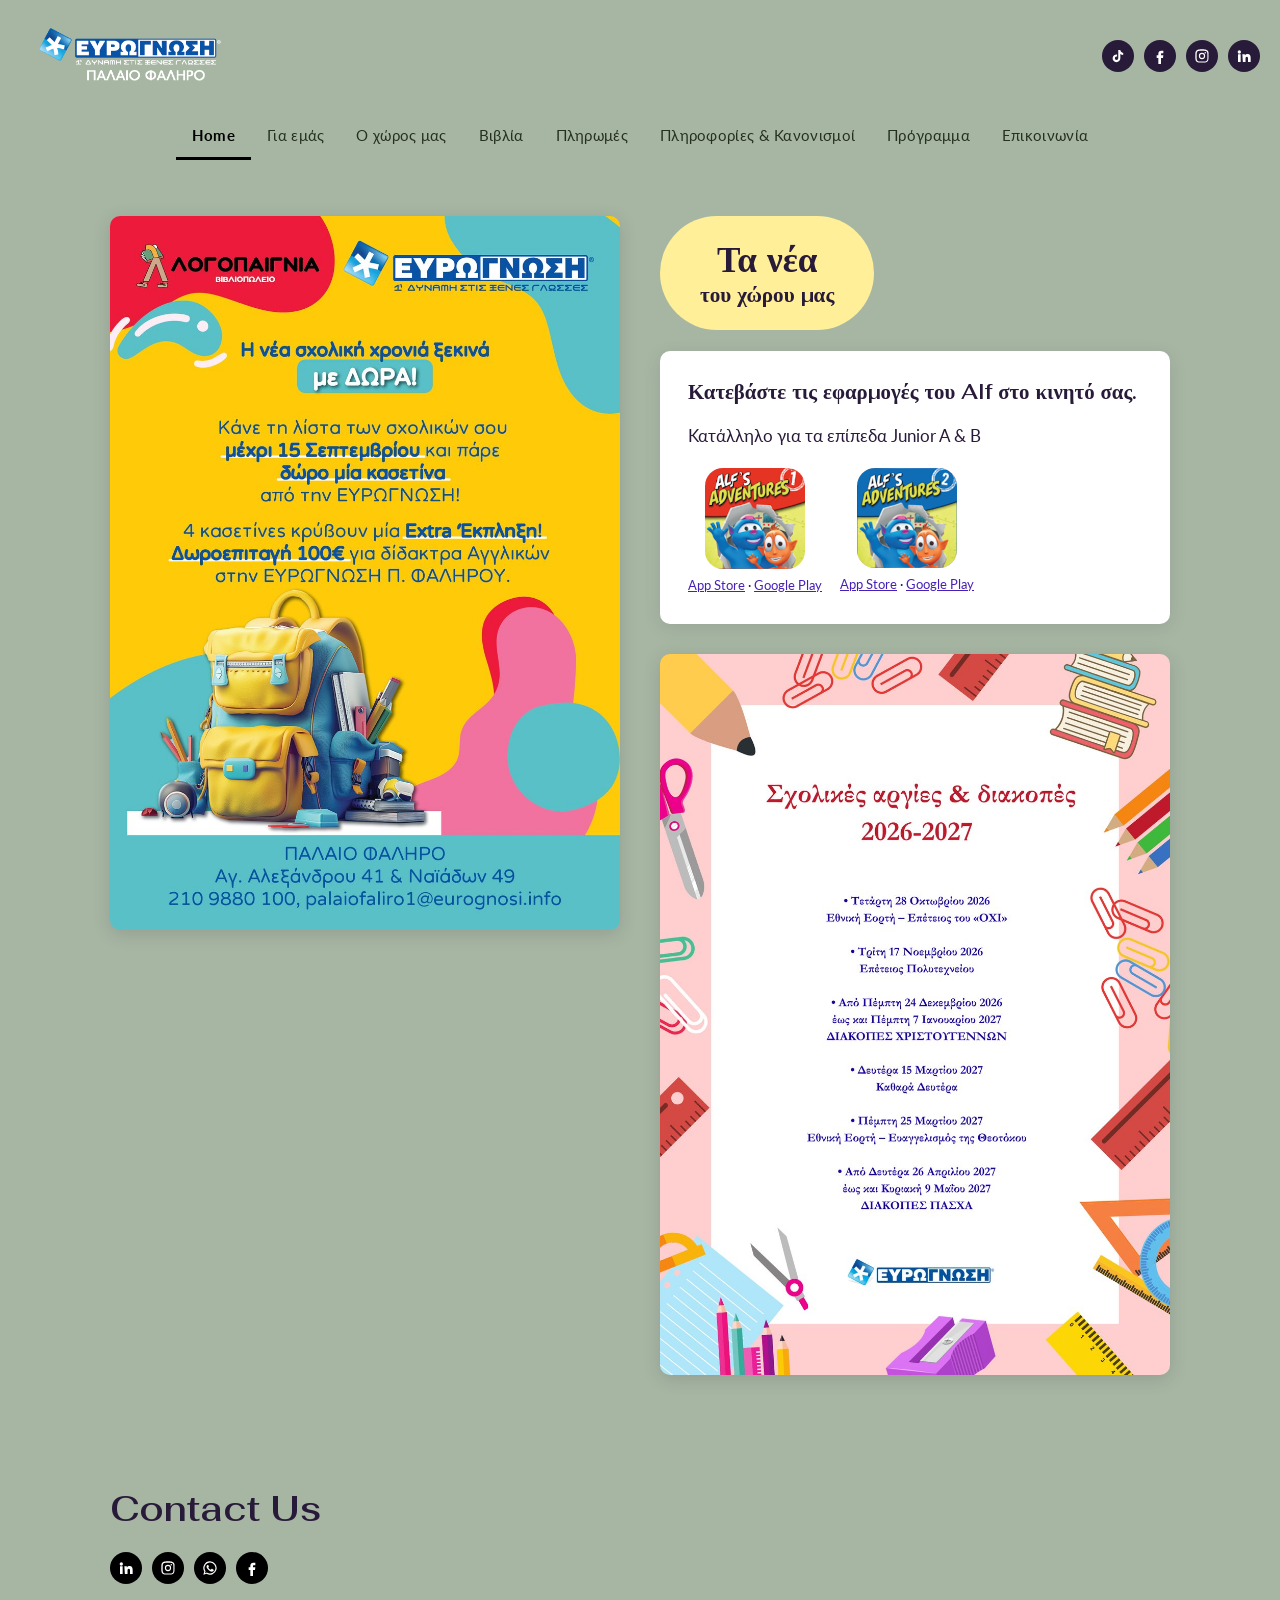
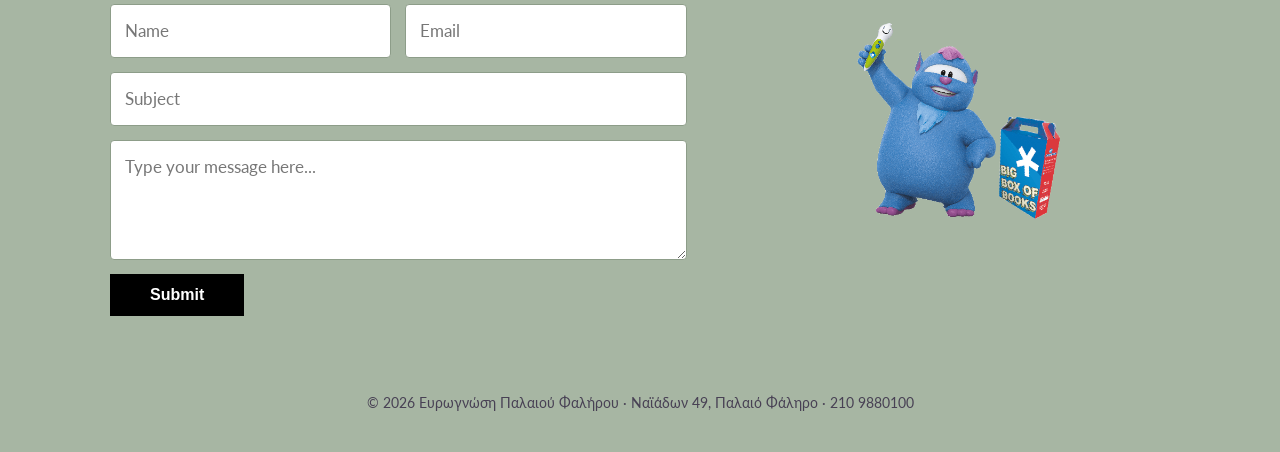
==== index.html @ bbb0922b "First Commit" ====
<!DOCTYPE html>
<html lang="el">
<head>
  <meta charset="utf-8">
  <meta name="viewport" content="width=device-width, initial-scale=1">
  <title>Eurognosi Falirou Language School</title>
  <meta name="description" content="Ευρωγνώση Παλαιού Φαλήρου – Κέντρο Ξένων Γλωσσών">
  <link rel="icon" type="image/png" href="images/favicon.png">
  <link rel="preconnect" href="https://fonts.googleapis.com">
  <link rel="preconnect" href="https://fonts.gstatic.com" crossorigin>
  <link href="https://fonts.googleapis.com/css2?family=Fahkwang:wght@400;600&family=Lato:wght@300;400;700&display=swap" rel="stylesheet">
  <link rel="stylesheet" href="css/style.css">
</head>
<body>
  <header class="site-header">
    <div class="header-top">
      <a class="logo" href="index.html"><img src="images/logo.png" alt="ΕΥΡΩΓΝΩΣΗ Παλαιού Φαλήρου" width="220" height="91"></a>
      <ul class="social"><li><a href="https://www.tiktok.com/@eurognosi_faliro" target="_blank" rel="noopener" aria-label="TikTok"><svg viewBox="0 0 24 24" aria-hidden="true"><path d="M16.6 5.8A4.3 4.3 0 0 1 15.5 3h-3.1v12.4a2.6 2.6 0 1 1-2.6-2.6c.3 0 .5 0 .8.1V9.7a5.8 5.8 0 1 0 4.9 5.7V9.1a7.4 7.4 0 0 0 4.3 1.4V7.4a4.3 4.3 0 0 1-3.2-1.6z"/></svg></a></li><li><a href="https://www.facebook.com/eurognosifalirou" target="_blank" rel="noopener" aria-label="Facebook"><svg viewBox="0 0 24 24" aria-hidden="true"><path d="M14 8h3V4h-3c-2.8 0-4.5 1.8-4.5 4.6V11H7v4h2.5v9h4v-9h3l.5-4h-3.5V8.8c0-.5.3-.8.5-.8z"/></svg></a></li><li><a href="https://www.instagram.com/eurognosifalirou/" target="_blank" rel="noopener" aria-label="Instagram"><svg viewBox="0 0 24 24" aria-hidden="true"><path d="M12 7.3A4.7 4.7 0 1 0 12 16.7 4.7 4.7 0 0 0 12 7.3zm0 7.7a3 3 0 1 1 0-6 3 3 0 0 1 0 6zm6-7.9a1.1 1.1 0 1 1-2.2 0 1.1 1.1 0 0 1 2.2 0zM21.9 8c-.1-1.6-.4-3-1.6-4.2S17.6 2.2 16 2.1C14.4 2 9.6 2 8 2.1 6.4 2.2 5 2.5 3.8 3.7S2.2 6.4 2.1 8C2 9.6 2 14.4 2.1 16c.1 1.6.4 3 1.6 4.2s2.6 1.5 4.2 1.6c1.6.1 6.4.1 8 0 1.6-.1 3-.4 4.2-1.6s1.5-2.6 1.6-4.2c.1-1.6.1-6.4 0-8zM19.8 18a3.2 3.2 0 0 1-1.8 1.8c-1.3.5-4.3.4-5.9.4s-4.6.1-5.9-.4A3.2 3.2 0 0 1 4.4 18c-.5-1.3-.4-4.3-.4-5.9s-.1-4.6.4-5.9A3.2 3.2 0 0 1 6.2 4.4C7.5 3.9 10.5 4 12 4s4.6-.1 5.9.4a3.2 3.2 0 0 1 1.8 1.8c.5 1.3.4 4.3.4 5.9s.2 4.6-.3 5.9z"/></svg></a></li><li><a href="https://www.linkedin.com/in/maria-andreadi-55410315a/" target="_blank" rel="noopener" aria-label="LinkedIn"><svg viewBox="0 0 24 24" aria-hidden="true"><path d="M4.98 3.5a2.5 2.5 0 1 1 0 5 2.5 2.5 0 0 1 0-5zM3 9.5h4V21H3zM9.5 9.5h3.8v1.6h.1c.5-1 1.8-2 3.8-2 4 0 4.8 2.6 4.8 6V21h-4v-5.2c0-1.2 0-2.8-1.7-2.8s-2 1.3-2 2.7V21h-4z"/></svg></a></li></ul>
      <button class="nav-toggle" aria-label="Μενού" aria-expanded="false"><span></span><span></span><span></span></button>
    </div>
    <nav class="main-nav" aria-label="Κύριο μενού">
      <ul>
          <li><a href="index.html" class="active" aria-current="page">Home</a></li>
          <li><a href="about.html">Για εμάς</a></li>
          <li><a href="our-space.html">Ο χώρος μας</a></li>
          <li><a href="books.html">Βιβλία</a><ul class="submenu"><li><a href="https://www.eurognosibooks.com/shop/category/4/index.html" target="_blank" rel="noopener">books</a></li></ul></li>
          <li><a href="payments.html">Πληρωμές</a></li>
          <li><a href="info.html">Πληροφορίες &amp; Κανονισμοί</a></li>
          <li><a href="schedule.html">Πρόγραμμα</a></li>
          <li><a href="contact.html">Επικοινωνία</a></li>
      </ul>
    </nav>
  </header>

  <main>
    <section class="section-home">
      <div class="container home-grid">
        <img class="poster" src="images/news-logopaignia.jpg" alt="Λογοπαίγνια &amp; Ευρωγνώση – Η νέα σχολική χρονιά ξεκινά με δώρα!" width="1000" height="1401">
        <div>
          <h2 class="home-heading">Τα νέα <span class="sub">του χώρου μας</span></h2>
          <div class="card">
            <h3>Κατεβάστε τις εφαρμογές του Alf στο κινητό σας.</h3>
            <p>Κατάλληλο για τα επίπεδα Junior A &amp; B</p>
            <div class="apps">
              <div class="app">
                <a class="app-link" href="https://play.google.com/store/apps/details?id=com.hamilton.AlfsAdventures1"
                   data-ios="https://apps.apple.com/app/id6745763715" target="_blank" rel="noopener">
                  <img src="images/alf-app-1.png" alt="Alf's Adventures 1" width="100" height="101">
                </a>
                <span class="stores">
                  <a href="https://apps.apple.com/app/id6745763715" target="_blank" rel="noopener">App Store</a> ·
                  <a href="https://play.google.com/store/apps/details?id=com.hamilton.AlfsAdventures1" target="_blank" rel="noopener">Google Play</a>
                </span>
              </div>
              <div class="app">
                <a class="app-link" href="https://play.google.com/store/apps/details?id=com.hamilton.AlfsAdventures2"
                   data-ios="https://apps.apple.com/app/id6748366692" target="_blank" rel="noopener">
                  <img src="images/alf-app-2.png" alt="Alf's Adventures 2" width="100" height="101">
                </a>
                <span class="stores">
                  <a href="https://apps.apple.com/app/id6748366692" target="_blank" rel="noopener">App Store</a> ·
                  <a href="https://play.google.com/store/apps/details?id=com.hamilton.AlfsAdventures2" target="_blank" rel="noopener">Google Play</a>
                </span>
              </div>
            </div>
          </div>
          <img class="poster" style="margin-top:30px" src="images/holidays-2026-2027.jpg" alt="Σχολικές αργίες &amp; διακοπές 2026-2027" width="1000" height="1414" loading="lazy">
        </div>
      </div>
    </section>
  </main>

  <footer class="site-footer">
    <div class="container footer-grid">
      <div>
        <h2>Contact Us</h2>
        <ul class="social"><li><a href="https://www.linkedin.com/in/maria-andreadi-55410315a/" target="_blank" rel="noopener" aria-label="LinkedIn"><svg viewBox="0 0 24 24" aria-hidden="true"><path d="M4.98 3.5a2.5 2.5 0 1 1 0 5 2.5 2.5 0 0 1 0-5zM3 9.5h4V21H3zM9.5 9.5h3.8v1.6h.1c.5-1 1.8-2 3.8-2 4 0 4.8 2.6 4.8 6V21h-4v-5.2c0-1.2 0-2.8-1.7-2.8s-2 1.3-2 2.7V21h-4z"/></svg></a></li><li><a href="https://www.instagram.com/eurognosifalirou/" target="_blank" rel="noopener" aria-label="Instagram"><svg viewBox="0 0 24 24" aria-hidden="true"><path d="M12 7.3A4.7 4.7 0 1 0 12 16.7 4.7 4.7 0 0 0 12 7.3zm0 7.7a3 3 0 1 1 0-6 3 3 0 0 1 0 6zm6-7.9a1.1 1.1 0 1 1-2.2 0 1.1 1.1 0 0 1 2.2 0zM21.9 8c-.1-1.6-.4-3-1.6-4.2S17.6 2.2 16 2.1C14.4 2 9.6 2 8 2.1 6.4 2.2 5 2.5 3.8 3.7S2.2 6.4 2.1 8C2 9.6 2 14.4 2.1 16c.1 1.6.4 3 1.6 4.2s2.6 1.5 4.2 1.6c1.6.1 6.4.1 8 0 1.6-.1 3-.4 4.2-1.6s1.5-2.6 1.6-4.2c.1-1.6.1-6.4 0-8zM19.8 18a3.2 3.2 0 0 1-1.8 1.8c-1.3.5-4.3.4-5.9.4s-4.6.1-5.9-.4A3.2 3.2 0 0 1 4.4 18c-.5-1.3-.4-4.3-.4-5.9s-.1-4.6.4-5.9A3.2 3.2 0 0 1 6.2 4.4C7.5 3.9 10.5 4 12 4s4.6-.1 5.9.4a3.2 3.2 0 0 1 1.8 1.8c.5 1.3.4 4.3.4 5.9s.2 4.6-.3 5.9z"/></svg></a></li><li><a href="tel:+306947251760" target="_blank" rel="noopener" aria-label="WhatsApp"><svg viewBox="0 0 24 24" aria-hidden="true"><path d="M12 2a10 10 0 0 0-8.6 15.1L2 22l5-1.3A10 10 0 1 0 12 2zm0 18.2a8.2 8.2 0 0 1-4.2-1.1l-.3-.2-3 .8.8-2.9-.2-.3A8.2 8.2 0 1 1 12 20.2zm4.5-6.1c-.2-.1-1.5-.7-1.7-.8s-.4-.1-.6.1-.7.8-.8 1-.3.2-.5.1a6.7 6.7 0 0 1-3.3-2.9c-.3-.4.2-.4.7-1.4.1-.2 0-.3 0-.4l-.8-1.8c-.2-.5-.4-.4-.6-.4h-.5a1 1 0 0 0-.7.3 3 3 0 0 0-.9 2.2 5.1 5.1 0 0 0 1.1 2.7 11.6 11.6 0 0 0 4.5 4c1.7.7 2.3.8 3.2.6a2.7 2.7 0 0 0 1.8-1.3 2.2 2.2 0 0 0 .2-1.3c-.1-.1-.3-.2-.5-.3z"/></svg></a></li><li><a href="https://www.facebook.com/eurognosifalirou/" target="_blank" rel="noopener" aria-label="Facebook"><svg viewBox="0 0 24 24" aria-hidden="true"><path d="M14 8h3V4h-3c-2.8 0-4.5 1.8-4.5 4.6V11H7v4h2.5v9h4v-9h3l.5-4h-3.5V8.8c0-.5.3-.8.5-.8z"/></svg></a></li></ul>
        <form class="contact-form" data-to="palaiofaliro1@eurognosi.info">
          <input type="text" name="name" placeholder="Name" aria-label="Name" required>
          <input type="email" name="email" placeholder="Email" aria-label="Email" required>
          <input class="full" type="text" name="subject" placeholder="Subject" aria-label="Subject">
          <textarea class="full" name="message" placeholder="Type your message here..." aria-label="Message" required></textarea>
          <button class="btn" type="submit">Submit</button>
          <p class="form-msg" role="status"></p>
        </form>
      </div>
      <img class="footer-alf" src="images/alf.png" alt="Alf" width="600" height="374" loading="lazy">
    </div>
    <p class="copyright">&copy; <span id="year">2026</span> Ευρωγνώση Παλαιού Φαλήρου · Ναϊάδων 49, Παλαιό Φάληρο · 210 9880100</p>
  </footer>

  <script>document.getElementById('year').textContent = new Date().getFullYear();</script>
  <script src="js/main.js"></script>
</body>
</html>
---- css/style.css ----
:root {
  --purple-dark: #281a39;
  --purple: #4720b7;
  --purple-mid: #907acf;
  --purple-light: #b8a7e7;
  --blue: #1452a6;
  --grey-bg: #f6f6f6;
  --sage: #a7b6a3;
  --sage-dark: #8d9d89;
  --yellow: #ffef98;
  --beige: #ede3d9;
  --grey-line: #c5c5c5;
  --text: #281a39;
  --muted: #626262;
  --white: #ffffff;
  --radius: 10px;
  --maxw: 1100px;
}

* { box-sizing: border-box; }

html { scroll-behavior: smooth; }

body {
  margin: 0;
  font-family: "Lato", Arial, Helvetica, sans-serif;
  font-size: 17px;
  line-height: 1.65;
  color: var(--text);
  background: var(--grey-bg);
}

img { max-width: 100%; height: auto; display: block; }

a { color: var(--purple); }
a:hover { color: var(--purple-dark); }

h1, h2, h3 {
  font-family: "Fahkwang", Georgia, serif;
  font-weight: 600;
  line-height: 1.25;
  margin: 0 0 .6em;
}
h1 { font-size: clamp(2rem, 4vw, 2.8rem); }
h2 { font-size: clamp(1.6rem, 3vw, 2.2rem); }
h3 { font-size: 1.3rem; }

.container {
  width: 100%;
  max-width: var(--maxw);
  margin: 0 auto;
  padding: 0 20px;
}

/* ---------- Header ---------- */
.site-header {
  background: var(--sage);
  position: sticky;
  top: 0;
  z-index: 50;
}
.header-top {
  display: flex;
  align-items: center;
  justify-content: space-between;
  gap: 16px;
  padding: 10px 20px;
}
.logo img { width: 220px; }

.social {
  display: flex;
  gap: 10px;
  list-style: none;
  margin: 0;
  padding: 0;
}
.social a {
  display: inline-flex;
  width: 32px;
  height: 32px;
  align-items: center;
  justify-content: center;
  border-radius: 50%;
  background: var(--purple-dark);
  color: var(--white);
  transition: background .2s;
}
.social a:hover { background: var(--purple); color: var(--white); }
.social svg { width: 16px; height: 16px; fill: currentColor; }

.nav-toggle {
  display: none;
  background: none;
  border: 0;
  padding: 8px;
  cursor: pointer;
}
.nav-toggle span {
  display: block;
  width: 26px;
  height: 3px;
  margin: 5px 0;
  background: var(--purple-dark);
  border-radius: 2px;
}

.main-nav ul {
  list-style: none;
  margin: 0;
  padding: 0;
  display: flex;
  flex-wrap: wrap;
  justify-content: center;
}
.main-nav li { position: relative; }
.main-nav a {
  display: block;
  padding: 12px 16px;
  text-decoration: none;
  color: #26301f;
  font-size: 15px;
  letter-spacing: .02em;
}
.main-nav a:hover { color: var(--white); }
.main-nav a.active { color: #000; font-weight: 700; box-shadow: inset 0 -3px 0 #000; }

.main-nav .submenu {
  display: none;
  position: absolute;
  left: 0;
  top: 100%;
  min-width: 160px;
  background: var(--sage);
  border: 1px solid var(--sage-dark);
  flex-direction: column;
}
.main-nav li:hover > .submenu,
.main-nav li:focus-within > .submenu { display: flex; }

/* ---------- Page banner ---------- */
.page-banner {
  background: var(--beige);
  color: var(--purple-dark);
  text-align: center;
  padding: 60px 20px;
}
.page-banner h1 { margin: 0; }

main section { padding: 56px 0; }
.section-alt { background: var(--grey-bg); }
.section-home { background: var(--sage); }

/* ---------- Home ---------- */
.home-grid {
  display: grid;
  grid-template-columns: minmax(0, 1fr) minmax(0, 1fr);
  gap: 40px;
  align-items: start;
}
.home-heading {
  display: inline-block;
  background: var(--yellow);
  border-radius: 60px;
  padding: 22px 40px;
  text-align: center;
}
.home-heading .sub {
  display: block;
  font-size: .6em;
}
.card {
  background: var(--white);
  border-radius: var(--radius);
  box-shadow: 0 4px 18px rgba(40, 26, 57, .1);
  padding: 28px;
}
.apps {
  display: flex;
  gap: 18px;
  margin-top: 16px;
}
.apps img {
  width: 100px;
  border-radius: 18px;
  transition: transform .2s, box-shadow .2s;
}
.app {
  display: flex;
  flex-direction: column;
  align-items: center;
  gap: 6px;
}
.app-link:hover img {
  transform: translateY(-3px);
  box-shadow: 0 6px 16px rgba(40, 26, 57, .25);
}
.stores { font-size: 13px; white-space: nowrap; }
.poster {
  border-radius: var(--radius);
  box-shadow: 0 4px 18px rgba(40, 26, 57, .15);
}

/* ---------- About ---------- */
.prose { max-width: 820px; margin: 0 auto; }
.prose h3 {
  color: var(--purple);
  margin-top: 1.8em;
}
.about-photo {
  width: 300px;
  border-radius: 50%;
  margin: 30px auto 0;
}

/* ---------- Gallery ---------- */
.gallery {
  columns: 3 260px;
  column-gap: 16px;
}
.gallery a {
  display: block;
  margin-bottom: 16px;
  break-inside: avoid;
}
.gallery img {
  width: 100%;
  border-radius: var(--radius);
  transition: transform .25s, box-shadow .25s;
}
.gallery a:hover img {
  transform: translateY(-3px);
  box-shadow: 0 8px 22px rgba(40, 26, 57, .25);
}

.lightbox {
  position: fixed;
  inset: 0;
  background: rgba(20, 12, 30, .92);
  display: none;
  align-items: center;
  justify-content: center;
  z-index: 100;
  padding: 20px;
}
.lightbox.open { display: flex; }
.lightbox img {
  max-height: 90vh;
  max-width: 90vw;
  border-radius: 6px;
}
.lightbox button {
  position: absolute;
  background: none;
  border: 0;
  color: var(--white);
  font-size: 42px;
  cursor: pointer;
  padding: 10px 18px;
}
.lightbox .lb-close { top: 10px; right: 10px; }
.lightbox .lb-prev { left: 10px; }
.lightbox .lb-next { right: 10px; }

/* ---------- Books ---------- */
.books-grid {
  display: grid;
  grid-template-columns: 210px minmax(0, 1fr) 240px;
  gap: 40px;
  align-items: start;
}
.btn {
  display: inline-block;
  background: var(--purple);
  color: var(--white);
  padding: 12px 26px;
  border-radius: 30px;
  text-decoration: none;
  font-weight: 700;
  border: 0;
  cursor: pointer;
  font-size: 16px;
  transition: background .2s;
}
.btn:hover { background: var(--purple-dark); color: var(--white); }
.break-all { word-break: break-all; }

/* ---------- Payments ---------- */
.pay-list { list-style: none; padding: 0; margin: 0; }
.pay-list > li {
  padding: 16px 0;
  border-bottom: 1px solid var(--grey-line);
}
.pay-list > li:last-child { border-bottom: 0; }
.banks { margin: 10px 0 0; padding-left: 22px; }
.banks li { margin: 6px 0; }
.iban {
  font-family: Consolas, "Courier New", monospace;
  background: var(--grey-bg);
  padding: 2px 6px;
  border-radius: 4px;
  word-break: break-all;
}
.tbi {
  display: flex;
  align-items: center;
  gap: 18px;
  flex-wrap: wrap;
  margin-top: 10px;
}
.tbi .tbi-logo { width: 120px; }
.tbi .tbi-banner { width: 200px; }

/* ---------- Schedule ---------- */
.schedule {
  width: 100%;
  border-collapse: collapse;
  background: var(--white);
  border-radius: var(--radius);
  overflow: hidden;
  box-shadow: 0 4px 18px rgba(40, 26, 57, .1);
}
.schedule th,
.schedule td {
  text-align: left;
  padding: 14px 18px;
  border-bottom: 1px solid #e6e1f3;
}
.schedule th {
  background: var(--purple-dark);
  color: var(--white);
  font-weight: 700;
}
.schedule tr:last-child td { border-bottom: 0; }
.schedule td:first-child { font-weight: 700; white-space: nowrap; }
.schedule tbody tr:nth-child(even) { background: #faf8ff; }

/* ---------- Rules ---------- */
.rules h3 {
  margin-top: 1.6em;
  padding-bottom: .3em;
  border-bottom: 2px solid var(--purple-light);
}
.rules ul { padding-left: 22px; }
.rules li { margin: 6px 0; }
.downloads {
  display: flex;
  gap: 16px;
  flex-wrap: wrap;
  margin-top: 26px;
}
.download {
  display: flex;
  align-items: center;
  gap: 12px;
  padding: 14px 18px;
  border: 1px solid var(--grey-line);
  border-radius: var(--radius);
  text-decoration: none;
  color: var(--text);
  background: var(--white);
  max-width: 420px;
}
.download:hover { border-color: var(--purple); }
.download svg { width: 34px; height: 34px; flex: none; }

/* ---------- Contact page ---------- */
.contact-grid {
  display: grid;
  grid-template-columns: minmax(0, 1fr) minmax(0, 1fr);
  gap: 40px;
}
.contact-info dt {
  font-weight: 700;
  color: var(--purple);
  margin-top: 18px;
}
.contact-info dd { margin: 4px 0 0; }
.map {
  width: 100%;
  min-height: 360px;
  border: 0;
  border-radius: var(--radius);
}

/* ---------- Footer ---------- */
.site-footer {
  background: var(--sage);
  color: var(--purple-dark);
  padding: 56px 0 24px;
}
.site-footer a { color: var(--purple-dark); }
.footer-grid {
  display: grid;
  grid-template-columns: minmax(0, 1.3fr) minmax(0, 1fr);
  gap: 40px;
  align-items: center;
}
.site-footer .social a { background: #000; color: var(--white); }
.site-footer .social a:hover { background: var(--purple-dark); }

.contact-form {
  display: grid;
  grid-template-columns: 1fr 1fr;
  gap: 14px;
  margin-top: 20px;
}
.contact-form .full { grid-column: 1 / -1; }
.contact-form input,
.contact-form textarea {
  width: 100%;
  padding: 12px 14px;
  border: 1px solid var(--sage-dark);
  border-radius: 4px;
  background: var(--white);
  color: var(--text);
  font: inherit;
}
.contact-form input::placeholder,
.contact-form textarea::placeholder { color: #777; }
.contact-form textarea { min-height: 120px; resize: vertical; }
.contact-form .btn { background: #000; color: var(--white); border-radius: 0; padding: 12px 40px; justify-self: start; }
.contact-form .btn:hover { background: var(--purple-dark); }
.form-msg { grid-column: 1 / -1; margin: 0; color: var(--purple-dark); min-height: 1.2em; }

.footer-alf { max-width: 320px; margin-left: auto; }
.copyright {
  text-align: center;
  font-size: 14px;
  color: rgba(40, 26, 57, .75);
  margin-top: 40px;
}

/* ---------- Responsive ---------- */
@media (max-width: 860px) {
  .nav-toggle { display: block; }
  .header-top .social { display: none; }
  .main-nav { display: none; }
  .main-nav.open { display: block; }
  .main-nav ul { flex-direction: column; }
  .main-nav a { padding: 12px 20px; border-top: 1px solid var(--sage-dark); }
  .main-nav .submenu { display: flex; position: static; border: 0; }
  .main-nav .submenu a { padding-left: 40px; }
  .main-nav a.active { box-shadow: inset 4px 0 0 #000; }

  .home-grid,
  .books-grid,
  .contact-grid,
  .footer-grid { grid-template-columns: minmax(0, 1fr); }
  .books-grid .books-banner-1 { display: none; }
  .footer-alf { margin: 0 auto; }
  .logo img { width: 170px; }
}

@media (max-width: 520px) {
  body { font-size: 16px; }
  .contact-form { grid-template-columns: 1fr; }
  .schedule th, .schedule td { padding: 10px 10px; font-size: 15px; }
}
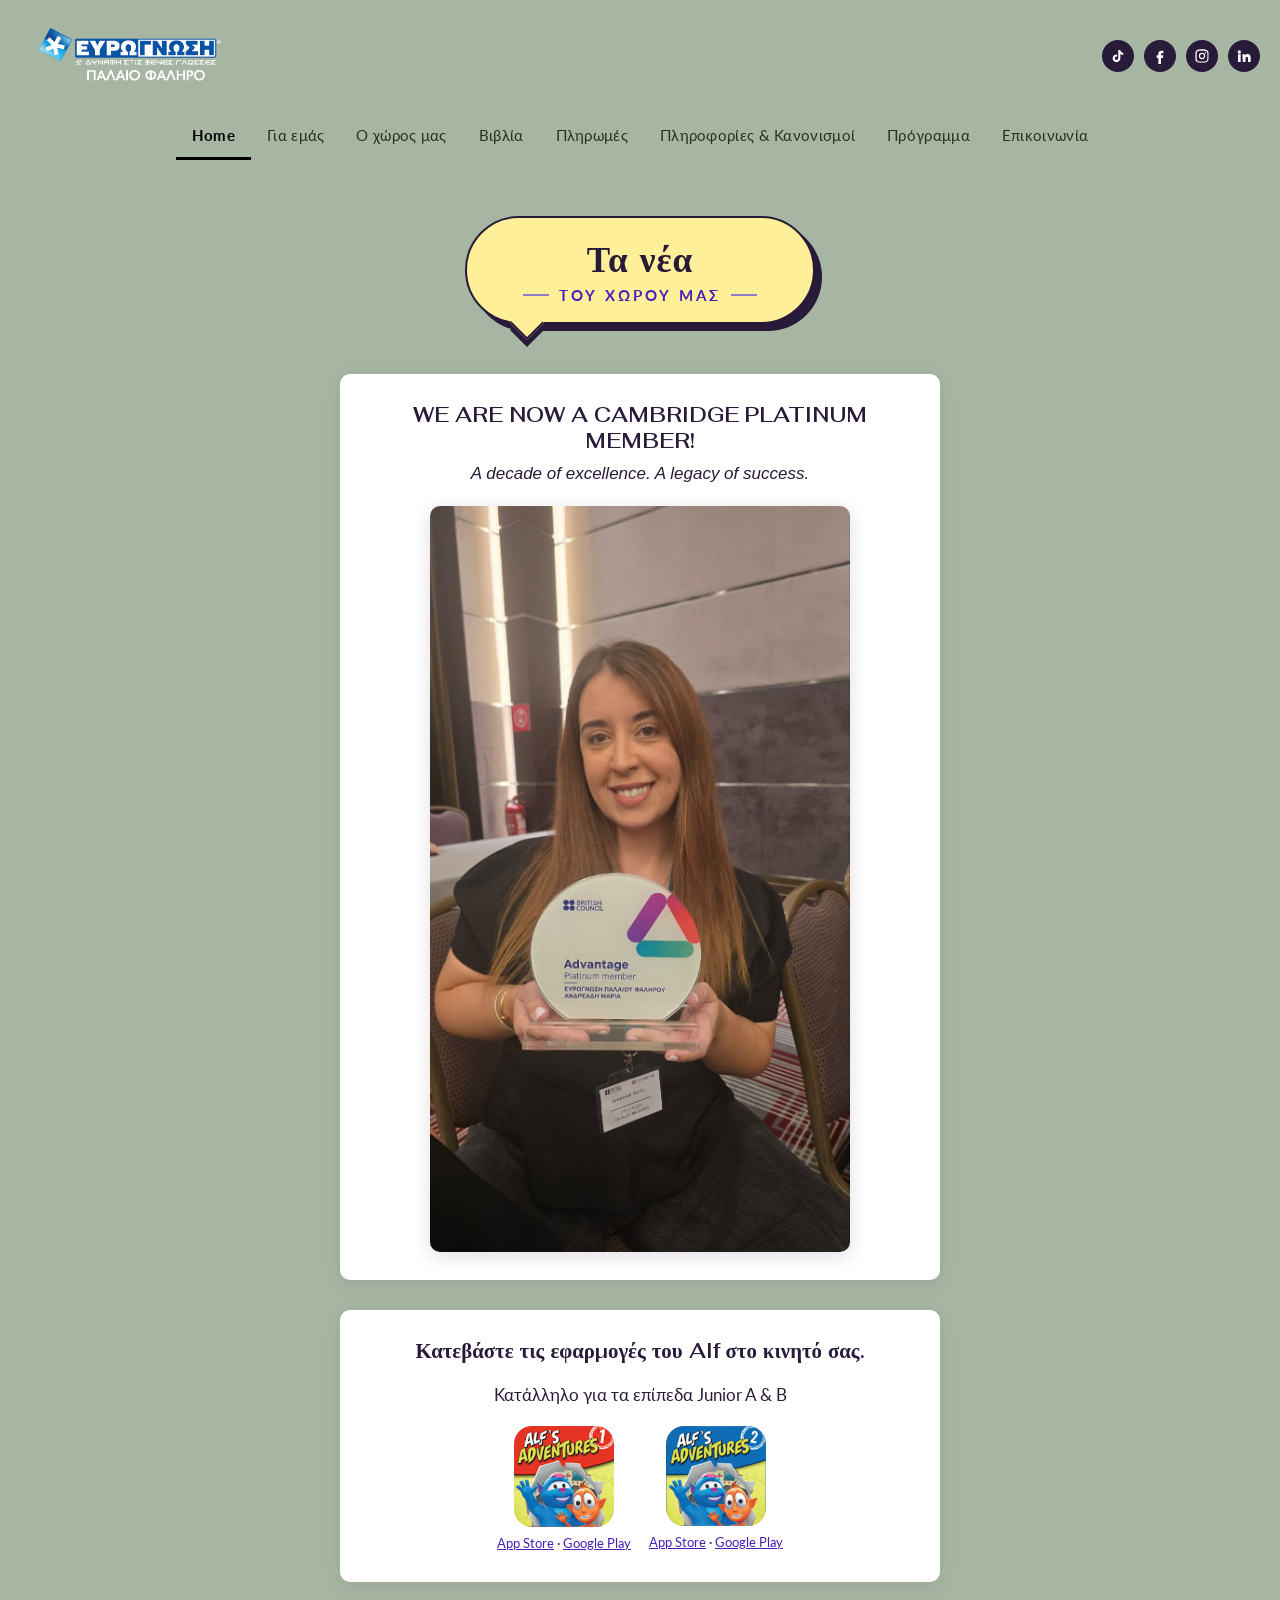
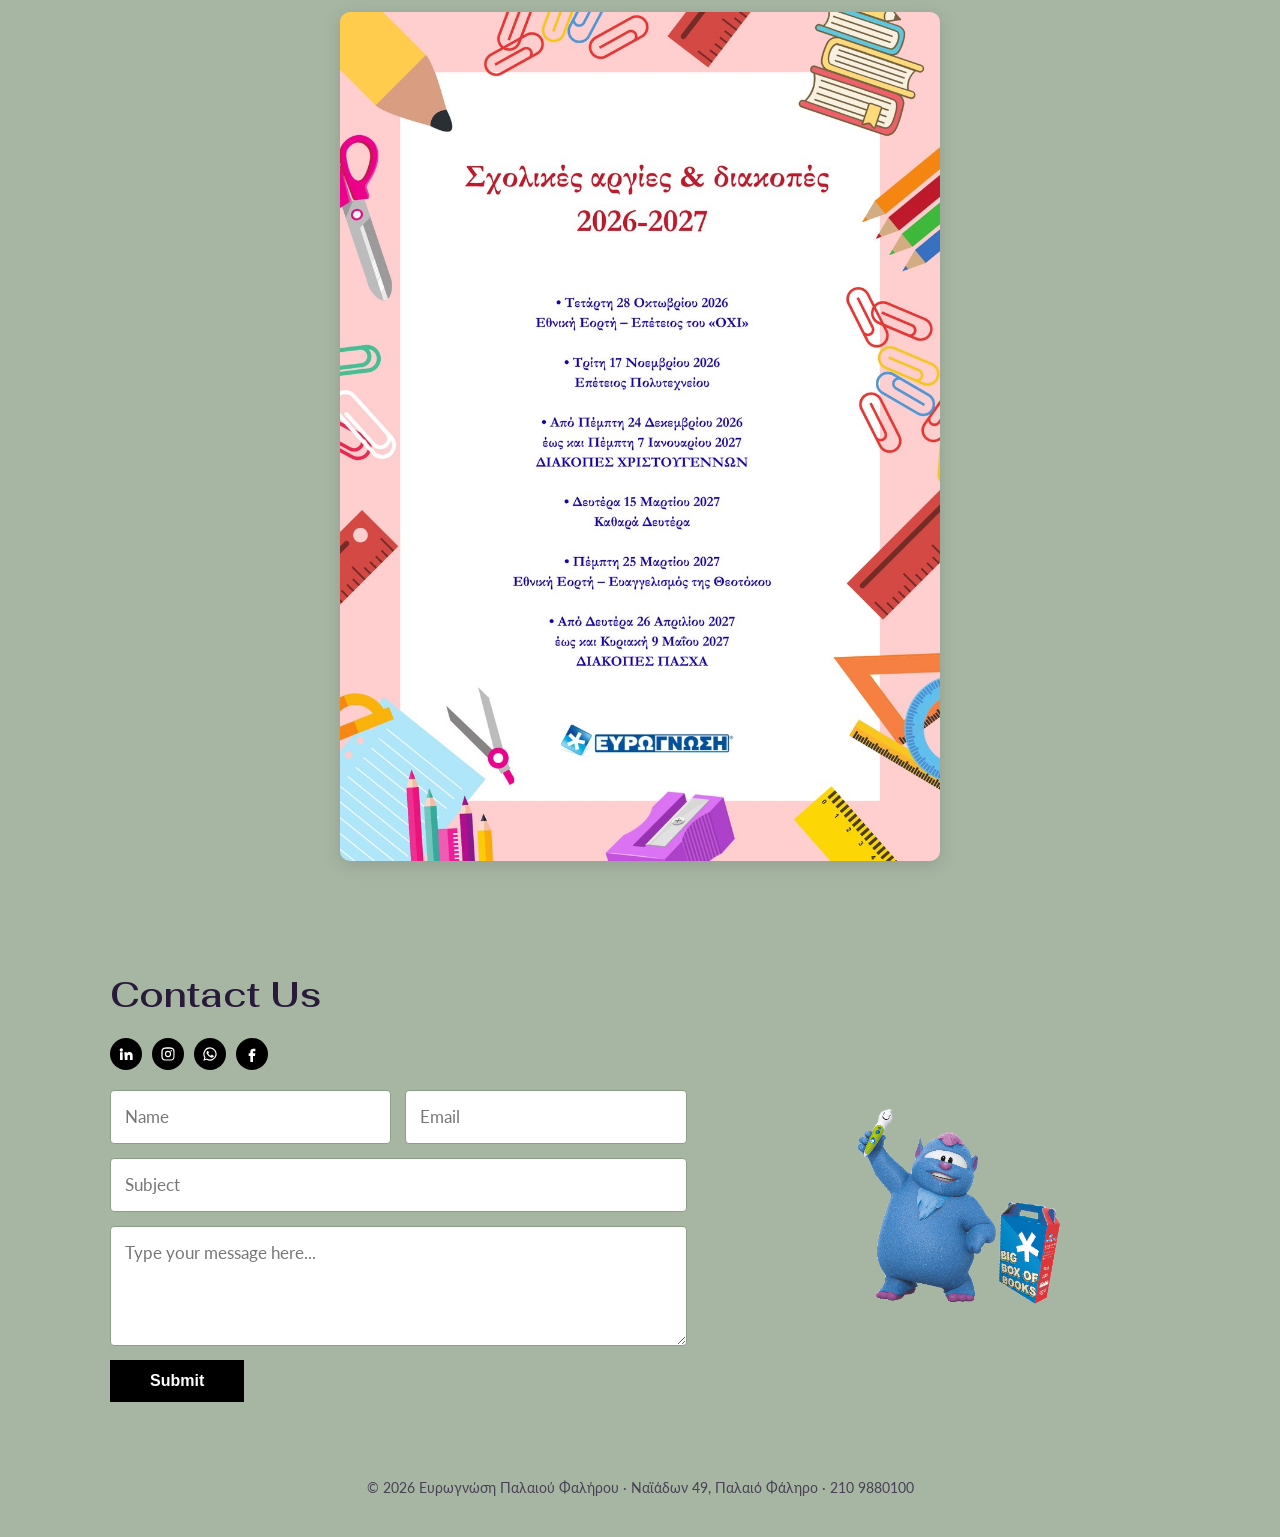
==== commit 891823e0: "+files changed" ====
--- a/index.html
+++ b/index.html
@@ -35,10 +35,14 @@
   <main>
     <section class="section-home">
       <div class="container home-grid">
-        <img class="poster" src="images/news-logopaignia.jpg" alt="Λογοπαίγνια &amp; Ευρωγνώση – Η νέα σχολική χρονιά ξεκινά με δώρα!" width="1000" height="1401">
         <div>
           <h2 class="home-heading">Τα νέα <span class="sub">του χώρου μας</span></h2>
-          <div class="card">
+          <div class="card news-award">
+            <h3>WE ARE NOW A CAMBRIDGE PLATINUM MEMBER!</h3>
+            <p>A decade of excellence. A legacy of success.</p>
+            <img class="poster" src="images/cambridge-platinum-award.jpg" alt="Η κ. Ανδρεάδη Μαρία με το βραβείο Cambridge Platinum Member" width="901" height="1600">
+          </div>
+          <div class="card" style="margin-top:30px">
             <h3>Κατεβάστε τις εφαρμογές του Alf στο κινητό σας.</h3>
             <p>Κατάλληλο για τα επίπεδα Junior A &amp; B</p>
             <div class="apps">
--- a/css/style.css
+++ b/css/style.css
@@ -153,21 +153,66 @@
 
 /* ---------- Home ---------- */
 .home-grid {
-  display: grid;
-  grid-template-columns: minmax(0, 1fr) minmax(0, 1fr);
-  gap: 40px;
-  align-items: start;
-}
+  max-width: 640px;
+  text-align: center;
+}
+.home-grid .poster { margin: 0 auto; }
+.news-award h3 { color: var(--text); margin-bottom: .3em; }
+.news-award p { font-style: italic; margin: 0 0 18px; }
+.news-award .poster { max-width: 420px; width: 100%; }
+.greetings {
+  margin: 0 0 14px;
+  font-size: 14px;
+  font-weight: 700;
+  letter-spacing: .12em;
+  color: var(--purple-dark);
+  opacity: .75;
+}
+/* speech bubble */
 .home-heading {
+  position: relative;
   display: inline-block;
   background: var(--yellow);
+  border: 2px solid var(--purple-dark);
   border-radius: 60px;
-  padding: 22px 40px;
+  padding: 20px 56px 18px;
+  margin-bottom: 1.4em;
   text-align: center;
+  letter-spacing: .03em;
+  box-shadow: 7px 7px 0 var(--purple-dark);
+}
+.home-heading::after {
+  content: "";
+  position: absolute;
+  left: 48px;
+  bottom: -13px;
+  width: 22px;
+  height: 22px;
+  background: var(--yellow);
+  border-right: 2px solid var(--purple-dark);
+  border-bottom: 2px solid var(--purple-dark);
+  box-shadow: 5px 5px 0 var(--purple-dark);
+  transform: rotate(45deg);
 }
 .home-heading .sub {
-  display: block;
-  font-size: .6em;
+  display: flex;
+  align-items: center;
+  justify-content: center;
+  gap: 10px;
+  margin-top: 4px;
+  font-family: "Lato", Arial, sans-serif;
+  font-size: .42em;
+  font-weight: 700;
+  letter-spacing: .2em;
+  text-transform: uppercase;
+  color: var(--purple);
+}
+.home-heading .sub::before,
+.home-heading .sub::after {
+  content: "";
+  width: 26px;
+  height: 2px;
+  background: var(--purple-mid);
 }
 .card {
   background: var(--white);
@@ -177,6 +222,7 @@
 }
 .apps {
   display: flex;
+  justify-content: center;
   gap: 18px;
   margin-top: 16px;
 }
@@ -207,10 +253,33 @@
   color: var(--purple);
   margin-top: 1.8em;
 }
+.award-photos {
+  display: grid;
+  grid-template-columns: minmax(0, 9fr) minmax(0, 21.3fr);
+  gap: 16px;
+  align-items: center;
+  margin-top: 24px;
+}
+.award-photos img {
+  width: 100%;
+  border-radius: var(--radius);
+  box-shadow: 0 4px 18px rgba(40, 26, 57, .15);
+}
+.prose h3 { clear: both; }
 .about-photo {
-  width: 300px;
+  float: right;
+  width: 260px;
   border-radius: 50%;
-  margin: 30px auto 0;
+  margin: 6px 0 16px 28px;
+  shape-outside: circle(50%);
+  shape-margin: 12px;
+}
+@media (max-width: 640px) {
+  .about-photo {
+    float: none;
+    width: 240px;
+    margin: 0 auto 20px;
+  }
 }
 
 /* ---------- Gallery ---------- */
@@ -443,7 +512,6 @@
   .main-nav .submenu a { padding-left: 40px; }
   .main-nav a.active { box-shadow: inset 4px 0 0 #000; }
 
-  .home-grid,
   .books-grid,
   .contact-grid,
   .footer-grid { grid-template-columns: minmax(0, 1fr); }
@@ -456,4 +524,6 @@
   body { font-size: 16px; }
   .contact-form { grid-template-columns: 1fr; }
   .schedule th, .schedule td { padding: 10px 10px; font-size: 15px; }
-}
+  .award-photos { grid-template-columns: minmax(0, 1fr); }
+  .award-photos img { max-width: 360px; margin: 0 auto; }
+}
